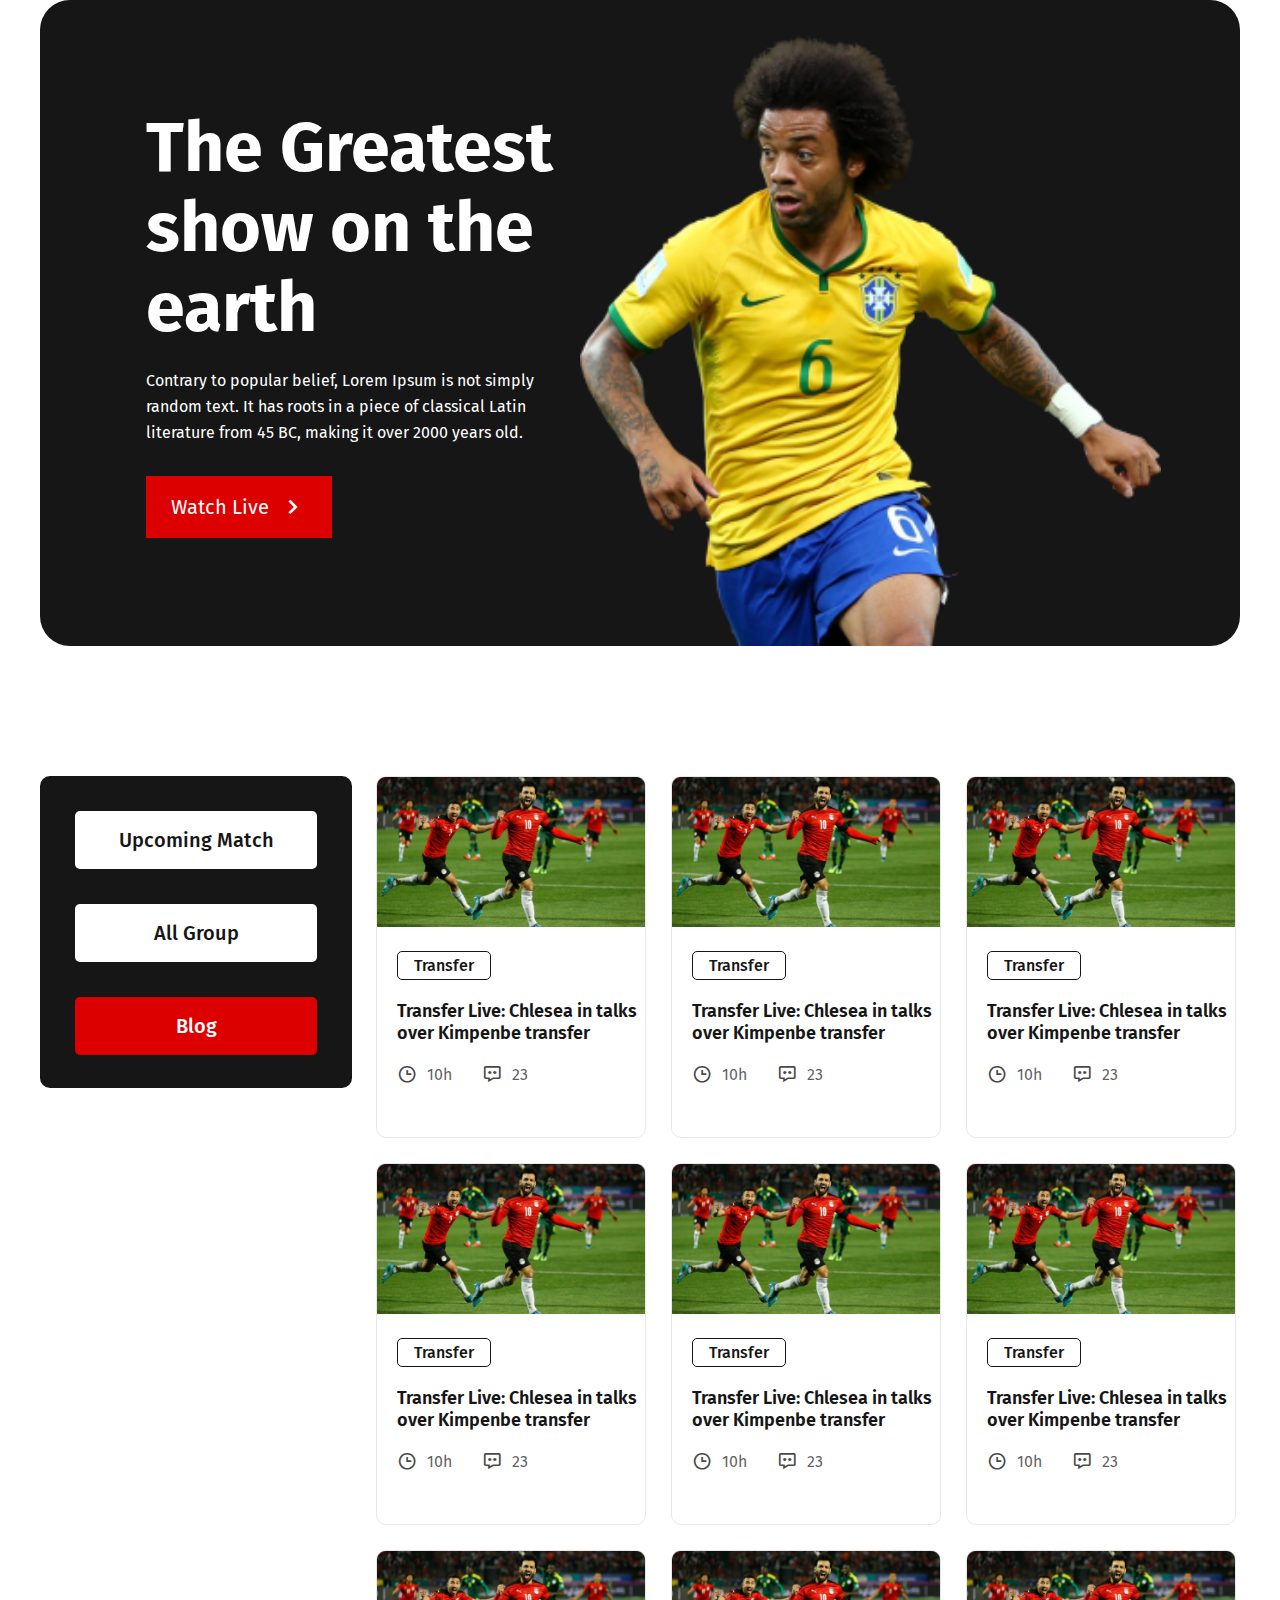
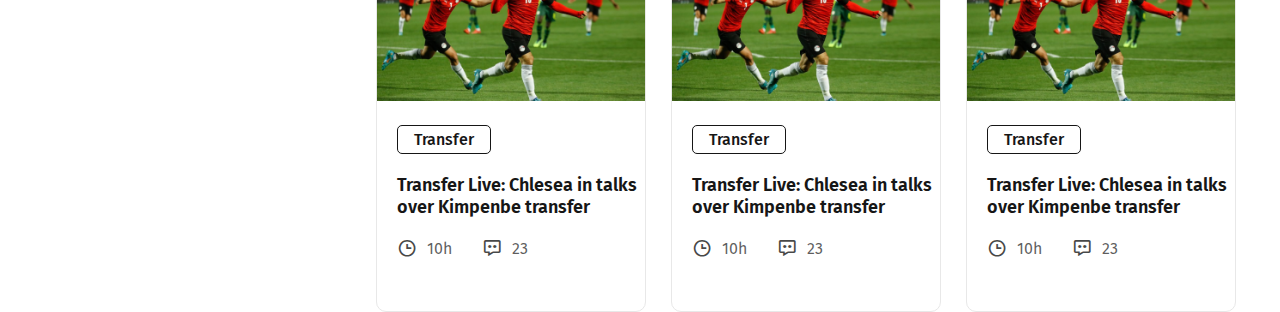
==== index.html @ 39266bd1 "fast commit" ====
<!DOCTYPE html>
<html lang="en">

<head>
    <meta charset="UTF-8">
    <meta name="viewport" content="width=device-width, initial-scale=1.0">
    <title>World-Cup Project</title>
    <!--style css link -->
    <link rel="stylesheet" href="style.css">
    <!--box-icons link -->
    <link href='https://unpkg.com/boxicons@2.1.4/css/boxicons.min.css' rel='stylesheet'>

</head>

<body>
    <!--top banar section start -->
    <main>
        <section>
            <div class="container">
                <div class="top-banar">
                    <div class="top-content">
                        <h1>The Greatest show on the earth</h1>
                        <p>Contrary to popular belief, Lorem Ipsum is not simply random text. It has roots in a piece of
                            classical Latin literature from 45 BC, making it over 2000 years old.</p>
                        <div class="primary-button">
                            <a href="#">Watch Live <i class='bx bx-chevron-right btn-icon'></i> </a>
                        </div>
                    </div>
                    <div class="top-image">
                        <img src="assets/Banner Image.png" alt="">
                    </div>
                </div>
            </div>
        </section>
        <!--top banar section end -->
        <!--group section start -->
        <section>
            <div class="container">
                <div class="Group-section">
                    <div class="left">
                        <div class="info-box">
                            <a href="#">Upcoming Match</a>
                            <a href="#">All Group</a>
                            <a href="#" id="blogs">Blog</a>
                        </div>
                    </div>
                    <div class="right">
                        <div class="blogs">
                            <div class="blog-imag">
                                <img src="assets/Blog Image.png" alt="">
                            </div>
                            <div class="Transfer-button">
                                <button>Transfer</button>
                            </div>
                            <div class="blog-info">
                                <p>Transfer Live: Chlesea in talks over Kimpenbe transfer</p>
                            </div>
                            <div class="blog-detail">
                                <div class="blog-icon">
                                    <div class="time">
                                        <i class='bx bx-time icon'></i> <span id="span">10h</span>
                                    </div>
                                    <div class="massege">
                                        <i class='bx bx-message-dots icon'></i> <span id="span">23</span>
                                    </div>
                                </div>
                            </div>
                        </div>
                        <div class="blogs">
                            <div class="blog-imag">
                                <img src="assets/Blog Image.png" alt="">
                            </div>
                            <div class="Transfer-button">
                                <button>Transfer</button>
                            </div>
                            <div class="blog-info">
                                <p>Transfer Live: Chlesea in talks over Kimpenbe transfer</p>
                            </div>
                            <div class="blog-detail">
                                <div class="blog-icon">
                                    <div class="time">
                                        <i class='bx bx-time icon'></i> <span id="span">10h</span>
                                    </div>
                                    <div class="massege">
                                        <i class='bx bx-message-dots icon'></i> <span id="span">23</span>
                                    </div>
                                </div>
                            </div>
                        </div>
                        <div class="blogs">
                            <div class="blog-imag">
                                <img src="assets/Blog Image.png" alt="">
                            </div>
                            <div class="Transfer-button">
                                <button>Transfer</button>
                            </div>
                            <div class="blog-info">
                                <p>Transfer Live: Chlesea in talks over Kimpenbe transfer</p>
                            </div>
                            <div class="blog-detail">
                                <div class="blog-icon">
                                    <div class="time">
                                        <i class='bx bx-time icon'></i> <span id="span">10h</span>
                                    </div>
                                    <div class="massege">
                                        <i class='bx bx-message-dots icon'></i> <span id="span">23</span>
                                    </div>
                                </div>
                            </div>
                        </div>
                        <div class="blogs">
                            <div class="blog-imag">
                                <img src="assets/Blog Image.png" alt="">
                            </div>
                            <div class="Transfer-button">
                                <button>Transfer</button>
                            </div>
                            <div class="blog-info">
                                <p>Transfer Live: Chlesea in talks over Kimpenbe transfer</p>
                            </div>
                            <div class="blog-detail">
                                <div class="blog-icon">
                                    <div class="time">
                                        <i class='bx bx-time icon'></i> <span id="span">10h</span>
                                    </div>
                                    <div class="massege">
                                        <i class='bx bx-message-dots icon'></i> <span id="span">23</span>
                                    </div>
                                </div>
                            </div>
                        </div>
                        <div class="blogs">
                            <div class="blog-imag">
                                <img src="assets/Blog Image.png" alt="">
                            </div>
                            <div class="Transfer-button">
                                <button>Transfer</button>
                            </div>
                            <div class="blog-info">
                                <p>Transfer Live: Chlesea in talks over Kimpenbe transfer</p>
                            </div>
                            <div class="blog-detail">
                                <div class="blog-icon">
                                    <div class="time">
                                        <i class='bx bx-time icon'></i> <span id="span">10h</span>
                                    </div>
                                    <div class="massege">
                                        <i class='bx bx-message-dots icon'></i> <span id="span">23</span>
                                    </div>
                                </div>
                            </div>
                        </div>
                        <div class="blogs">
                            <div class="blog-imag">
                                <img src="assets/Blog Image.png" alt="">
                            </div>
                            <div class="Transfer-button">
                                <button>Transfer</button>
                            </div>
                            <div class="blog-info">
                                <p>Transfer Live: Chlesea in talks over Kimpenbe transfer</p>
                            </div>
                            <div class="blog-detail">
                                <div class="blog-icon">
                                    <div class="time">
                                        <i class='bx bx-time icon'></i> <span id="span">10h</span>
                                    </div>
                                    <div class="massege">
                                        <i class='bx bx-message-dots icon'></i> <span id="span">23</span>
                                    </div>
                                </div>
                            </div>
                        </div>
                        <div class="blogs">
                            <div class="blog-imag">
                                <img src="assets/Blog Image.png" alt="">
                            </div>
                            <div class="Transfer-button">
                                <button>Transfer</button>
                            </div>
                            <div class="blog-info">
                                <p>Transfer Live: Chlesea in talks over Kimpenbe transfer</p>
                            </div>
                            <div class="blog-detail">
                                <div class="blog-icon">
                                    <div class="time">
                                        <i class='bx bx-time icon'></i> <span id="span">10h</span>
                                    </div>
                                    <div class="massege">
                                        <i class='bx bx-message-dots icon'></i> <span id="span">23</span>
                                    </div>
                                </div>
                            </div>
                        </div>
                        <div class="blogs">
                            <div class="blog-imag">
                                <img src="assets/Blog Image.png" alt="">
                            </div>
                            <div class="Transfer-button">
                                <button>Transfer</button>
                            </div>
                            <div class="blog-info">
                                <p>Transfer Live: Chlesea in talks over Kimpenbe transfer</p>
                            </div>
                            <div class="blog-detail">
                                <div class="blog-icon">
                                    <div class="time">
                                        <i class='bx bx-time icon'></i> <span id="span">10h</span>
                                    </div>
                                    <div class="massege">
                                        <i class='bx bx-message-dots icon'></i> <span id="span">23</span>
                                    </div>
                                </div>
                            </div>
                        </div>
                        <div class="blogs">
                            <div class="blog-imag">
                                <img src="assets/Blog Image.png" alt="">
                            </div>
                            <div class="Transfer-button">
                                <button>Transfer</button>
                            </div>
                            <div class="blog-info">
                                <p>Transfer Live: Chlesea in talks over Kimpenbe transfer</p>
                            </div>
                            <div class="blog-detail">
                                <div class="blog-icon">
                                    <div class="time">
                                        <i class='bx bx-time icon'></i> <span id="span">10h</span>
                                    </div>
                                    <div class="massege">
                                        <i class='bx bx-message-dots icon'></i> <span id="span">23</span>
                                    </div>
                                </div>
                            </div>
                        </div>
                    </div>
                </div>
            </div>
        </section>
        <!--group section end -->
    </main>
</body>

</html>
---- style.css ----
@import url('https://fonts.googleapis.com/css2?family=DM+Sans:opsz,wght@9..40,400;9..40,500;9..40,600;9..40,700;9..40,800&family=Fira+Sans:wght@400;500&family=Inter:wght@400;600;800&family=Montserrat:wght@400;700;800;900&family=Niconne&family=Playfair+Display:wght@400;500;600;700;800;900&family=Poppins:wght@400;500;600;700;800;900&display=swap');

* {
    padding: 0;
    margin: 0;
    box-sizing: border-box;
    text-decoration: none;
    font-family: 'Poppins', sans-serif;
    font-family: 'Fira Sans', sans-serif;
}

:root {
    --bg-color: #161616;
    --text-color: #fff;
    --second-text-color: rgba(22, 22, 22, 0.70);
    --footer-text-color: #B9B9B9;
    --primary-btn-color: #D00;

}

img {
    max-width: 100%;
}

.container {
    max-width: 1200px;
    margin: 0 auto;
}

/*top banar css start */
.top-banar {
    display: flex;
    align-items: center;
    height: 646px;
    border-radius: 30px;
    background-color: var(--bg-color);
    margin-bottom: 130px;
}

.top-content {
    margin-left: 106px;
}

.top-content h1 {
    color: var(--text-color);
    max-width: 531px;
    font-size: 70px;
    font-weight: 700;
    line-height: 80px;
    margin-bottom: 20px;
}

.top-content p {
    color: var(--text-color);
    font-size: 16px;
    font-weight: 400;
    line-height: 26px;
    margin-bottom: 30px;
}

.primary-button {
    background-color: var(--primary-btn-color);
    display: inline-flex;
    padding: 16px 25px;
}

.primary-button a {
    color: var(--text-color);
    display: flex;
    align-items: center;
    gap: 8px;
    font-size: 20px;
}

.btn-icon {
    font-size: 30px;
}

.top-image img {
    max-width: 581px;
    height: 613px;
    margin-top: 37px;
    margin-right: 79px;
}

/*top banar css end */
/*Group css start */
.Group-section {
    display: flex;
    gap: 24px;
}

.left {
    width: 312px;
    height: 312px;
    background-color: var(--bg-color);
    border-radius: 10px;
}

.info-box a {
    color: var(--bg-color);
    display: block;
    text-align: center;
    padding: 17px 39px;
    background-color: #fff;
    margin: 35px;
    font-size: 20px;
    font-weight: 500;
    border-radius: 5px;
}

#blogs {
    background-color: var(--primary-btn-color);
    color: #fff;
}

.right {
    display: grid;
    grid-template-columns: repeat(3, 1fr);
    gap: 25px;
}

.blogs {
    width: 270px;
    height: 362px;
    border-radius: 10px;
    border: 1px solid #E8E8E8;
}

.Transfer-button {
    margin-left: 20px;
    margin-top: 20px;

}

button {
    color: var(--bg-color);
    background-color: #fff;
    padding: 4px 16px;
    font-size: 16px;
    font-weight: 500;
    border: none;
    border-radius: 5px;
    border: 1px solid #161616;
}

.blog-info p {
    color: var(--bg-color);
    font-size: 18px;
    font-weight: 600;
    margin-left: 20px;
    margin-top: 20px;
}

.blog-detail {
    margin-left: 20px;
    margin-top: 20px;
}

.blog-detail span {
    content: var(--second-text-color);
}

.icon {
    color: #161616CC;
    font-size: 20px;
}

#span {
    color: var(--second-text-color);
}

.blog-icon {
    display: flex;
    gap: 30px;
}

.time,
.massege {
    display: flex;
    align-items: center;
    gap: 10px;
}
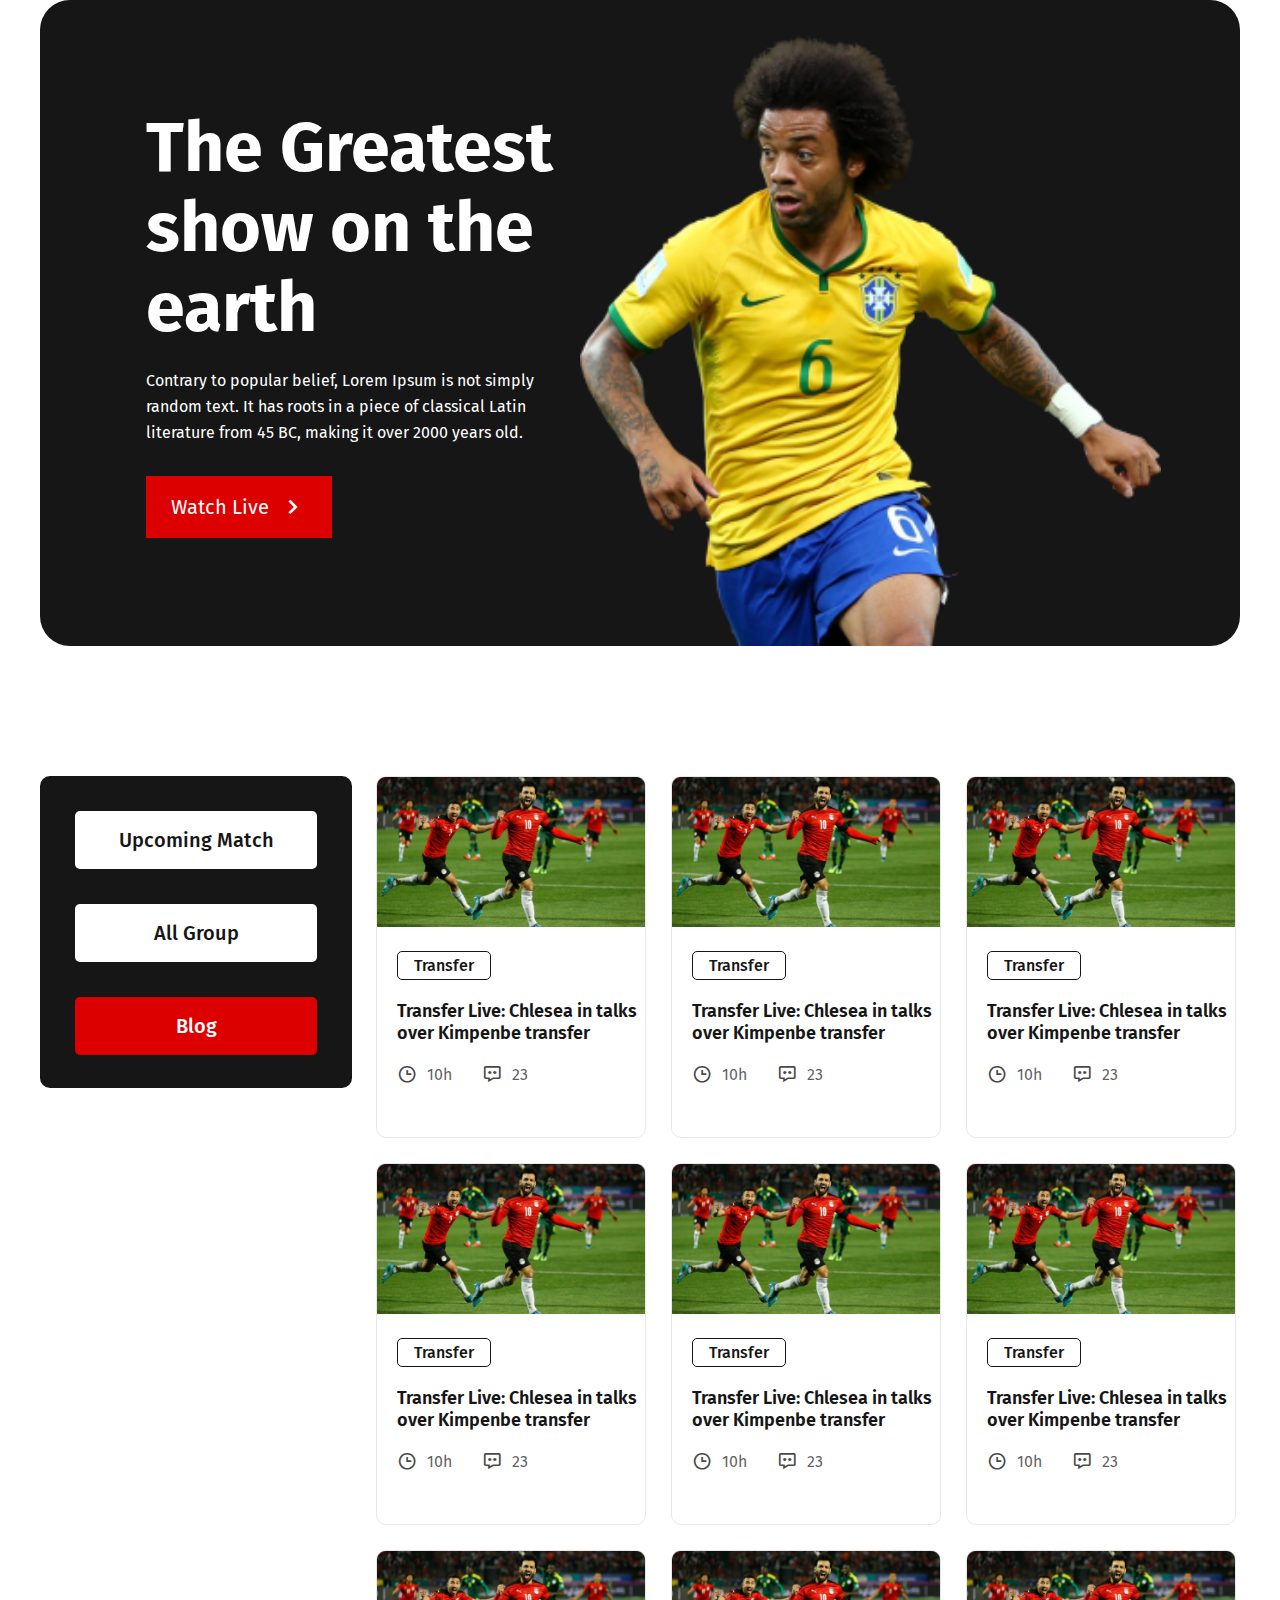
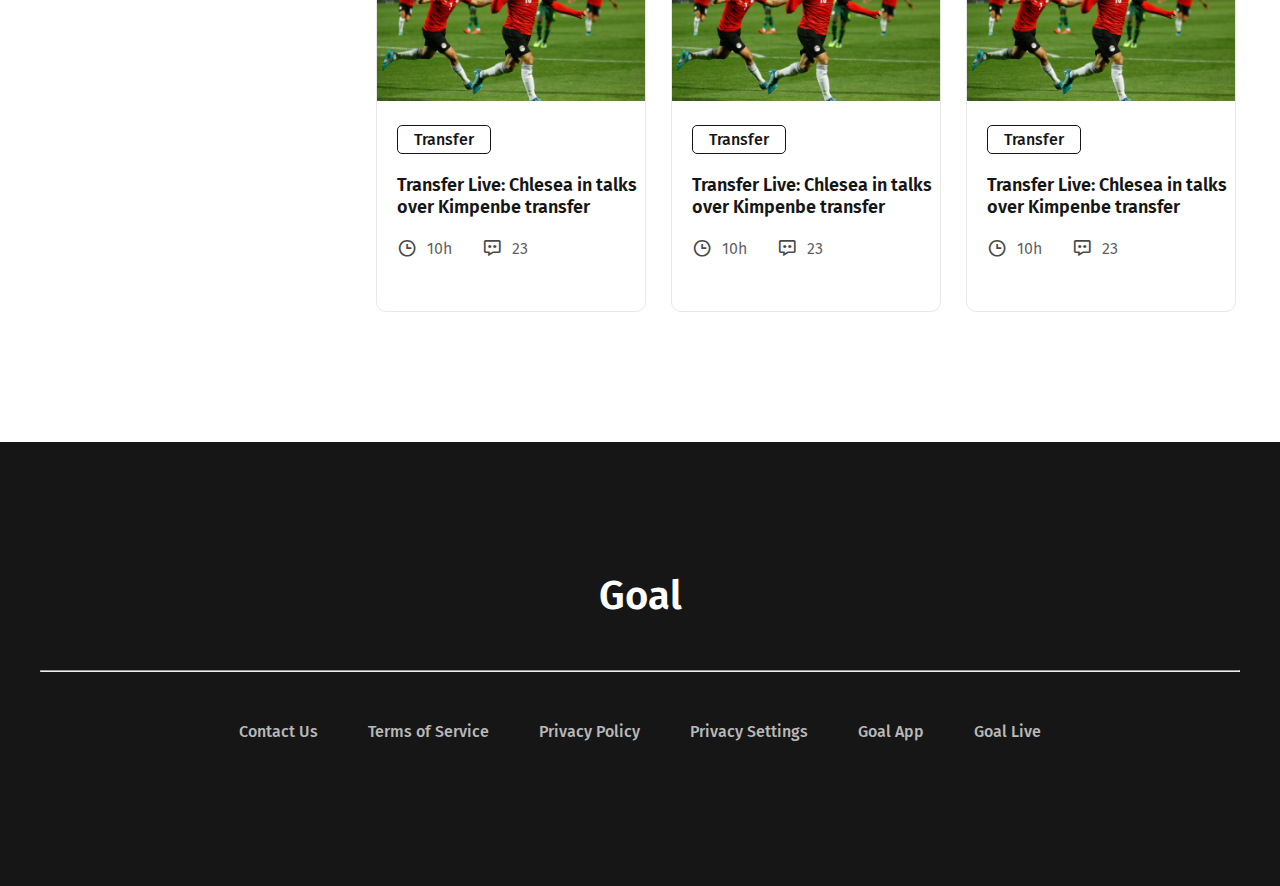
==== commit 67864aed: "footer added" ====
--- a/index.html
+++ b/index.html
@@ -239,6 +239,22 @@
             </div>
         </section>
         <!--group section end -->
+        <footer>
+            <div class="container">
+                <h3>Goal</h3>
+                <hr>
+                <nav>
+                    <ul>
+                        <li><a href="#">Contact Us</a></li>
+                        <li><a href="#">Terms of Service</a></li>
+                        <li><a href="#">Privacy Policy</a></li>
+                        <li><a href="#">Privacy Settings</a></li>
+                        <li><a href="#">Goal App</a></li>
+                        <li><a href="#">Goal Live</a></li>
+                    </ul>
+                </nav>
+            </div>
+        </footer>
     </main>
 </body>
 
--- a/style.css
+++ b/style.css
@@ -88,6 +88,7 @@
 .Group-section {
     display: flex;
     gap: 24px;
+    margin-bottom: 130px;
 }
 
 .left {
@@ -180,4 +181,43 @@
     display: flex;
     align-items: center;
     gap: 10px;
+}
+
+/*footer css */
+footer {
+    margin: auto;
+    height: 444px;
+    background-color: #161616;
+    text-align: center;
+}
+
+footer h3 {
+    padding-top: 130px;
+    margin-bottom: 50px;
+    color: #FFF;
+    font-size: 40px;
+    font-weight: 600;
+}
+
+footer hr {
+    max-width: 1320px;
+    height: 1px;
+    color: rgba(255, 255, 255, 0.10);
+    margin-bottom: 50px;
+}
+
+footer nav ul {
+    list-style: none;
+}
+
+footer nav ul {
+    display: flex;
+    gap: 50px;
+    justify-content: center;
+    flex-wrap: wrap;
+}
+
+footer nav ul li a {
+    color: var(--footer-text-color);
+    font-weight: 500;
 }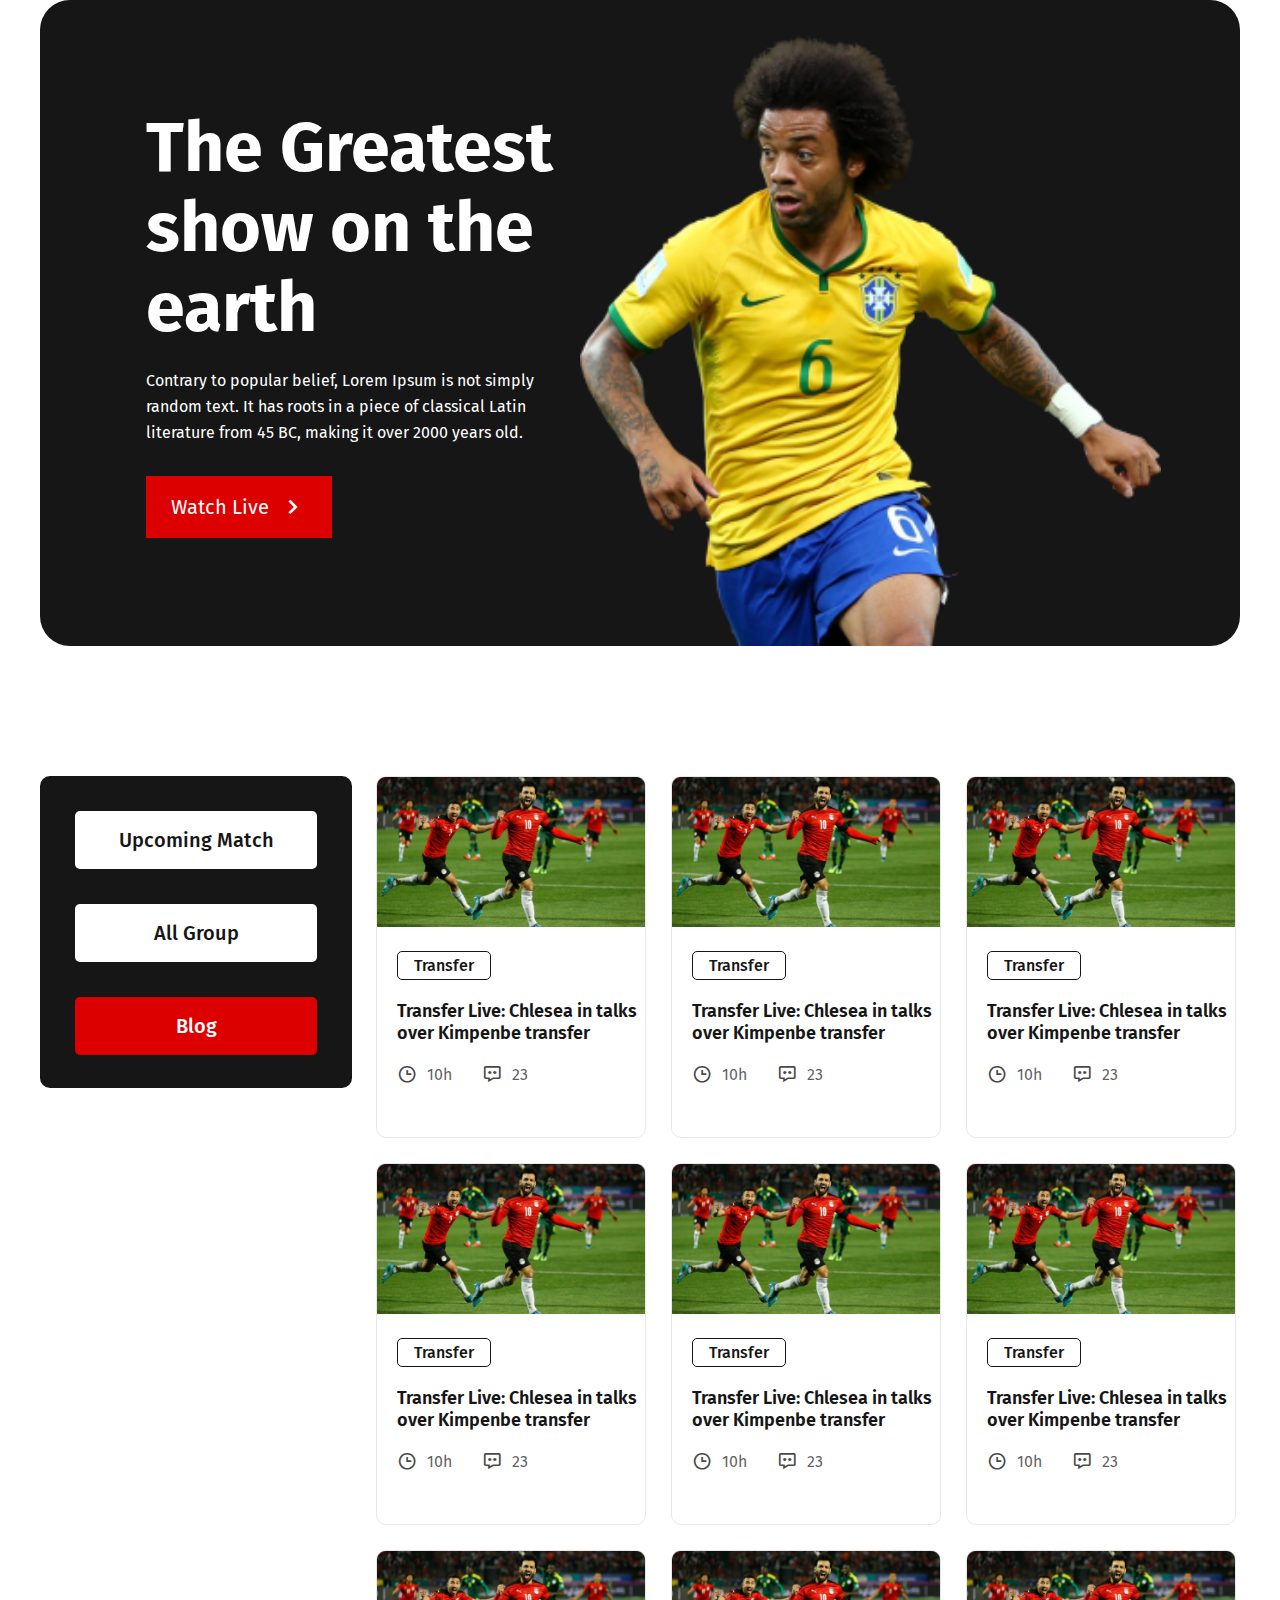
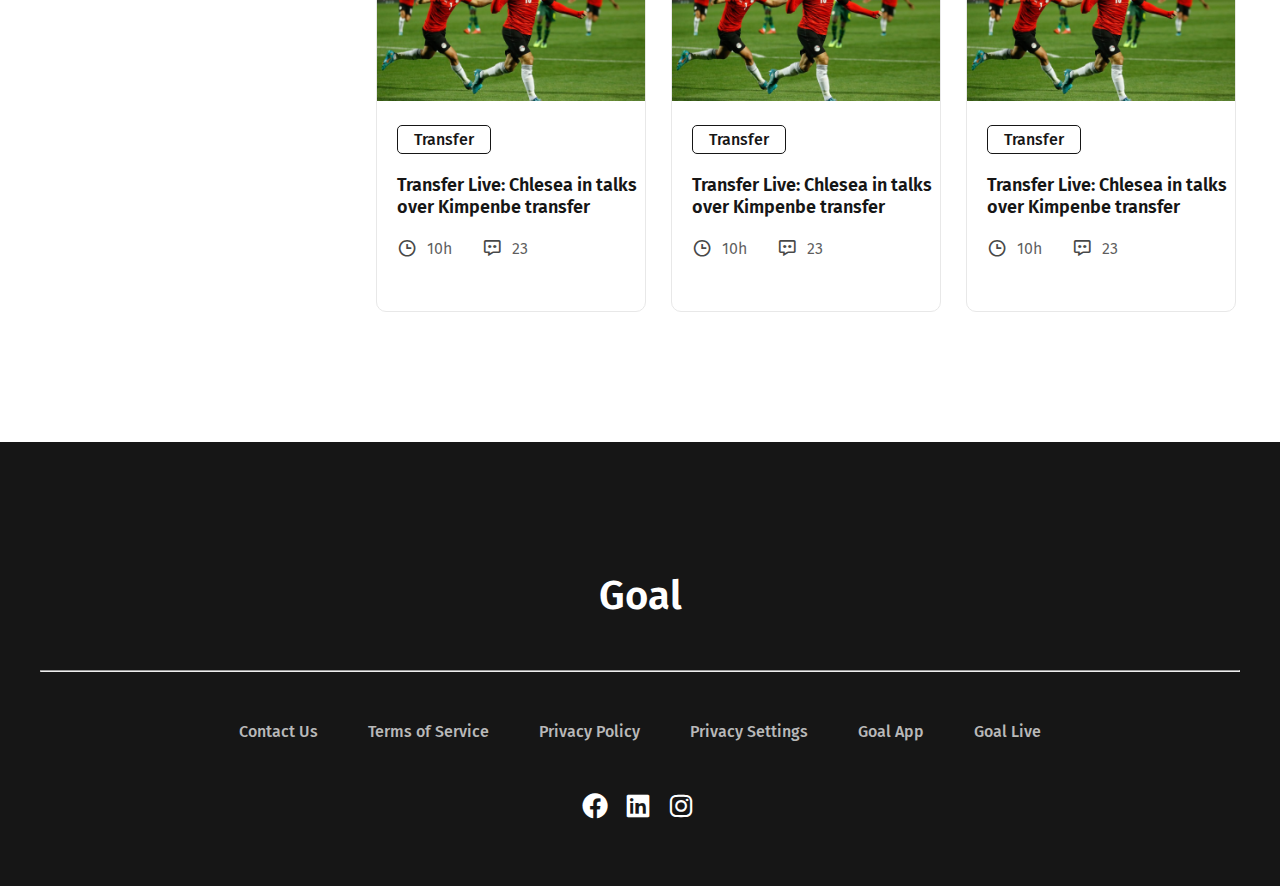
==== commit 06d19b46: "social-icons added" ====
--- a/index.html
+++ b/index.html
@@ -253,6 +253,11 @@
                         <li><a href="#">Goal Live</a></li>
                     </ul>
                 </nav>
+                <div class="social-icons">
+                    <a href="#"><i class='bx bxl-facebook-circle'></i></a>
+                    <a href="#"><i class='bx bxl-linkedin-square' ></i></a>
+                    <a href="#"><i class='bx bxl-instagram' ></i></a> 
+                </div>
             </div>
         </footer>
     </main>
--- a/style.css
+++ b/style.css
@@ -209,7 +209,9 @@
 footer nav ul {
     list-style: none;
 }
-
+nav{
+    margin-bottom: 50px;
+}
 footer nav ul {
     display: flex;
     gap: 50px;
@@ -220,4 +222,11 @@
 footer nav ul li a {
     color: var(--footer-text-color);
     font-weight: 500;
+}
+.social-icons{
+    font-size: 30px;
+}
+.social-icons a{
+    color: var(--text-color);
+    margin-right: 5px;
 }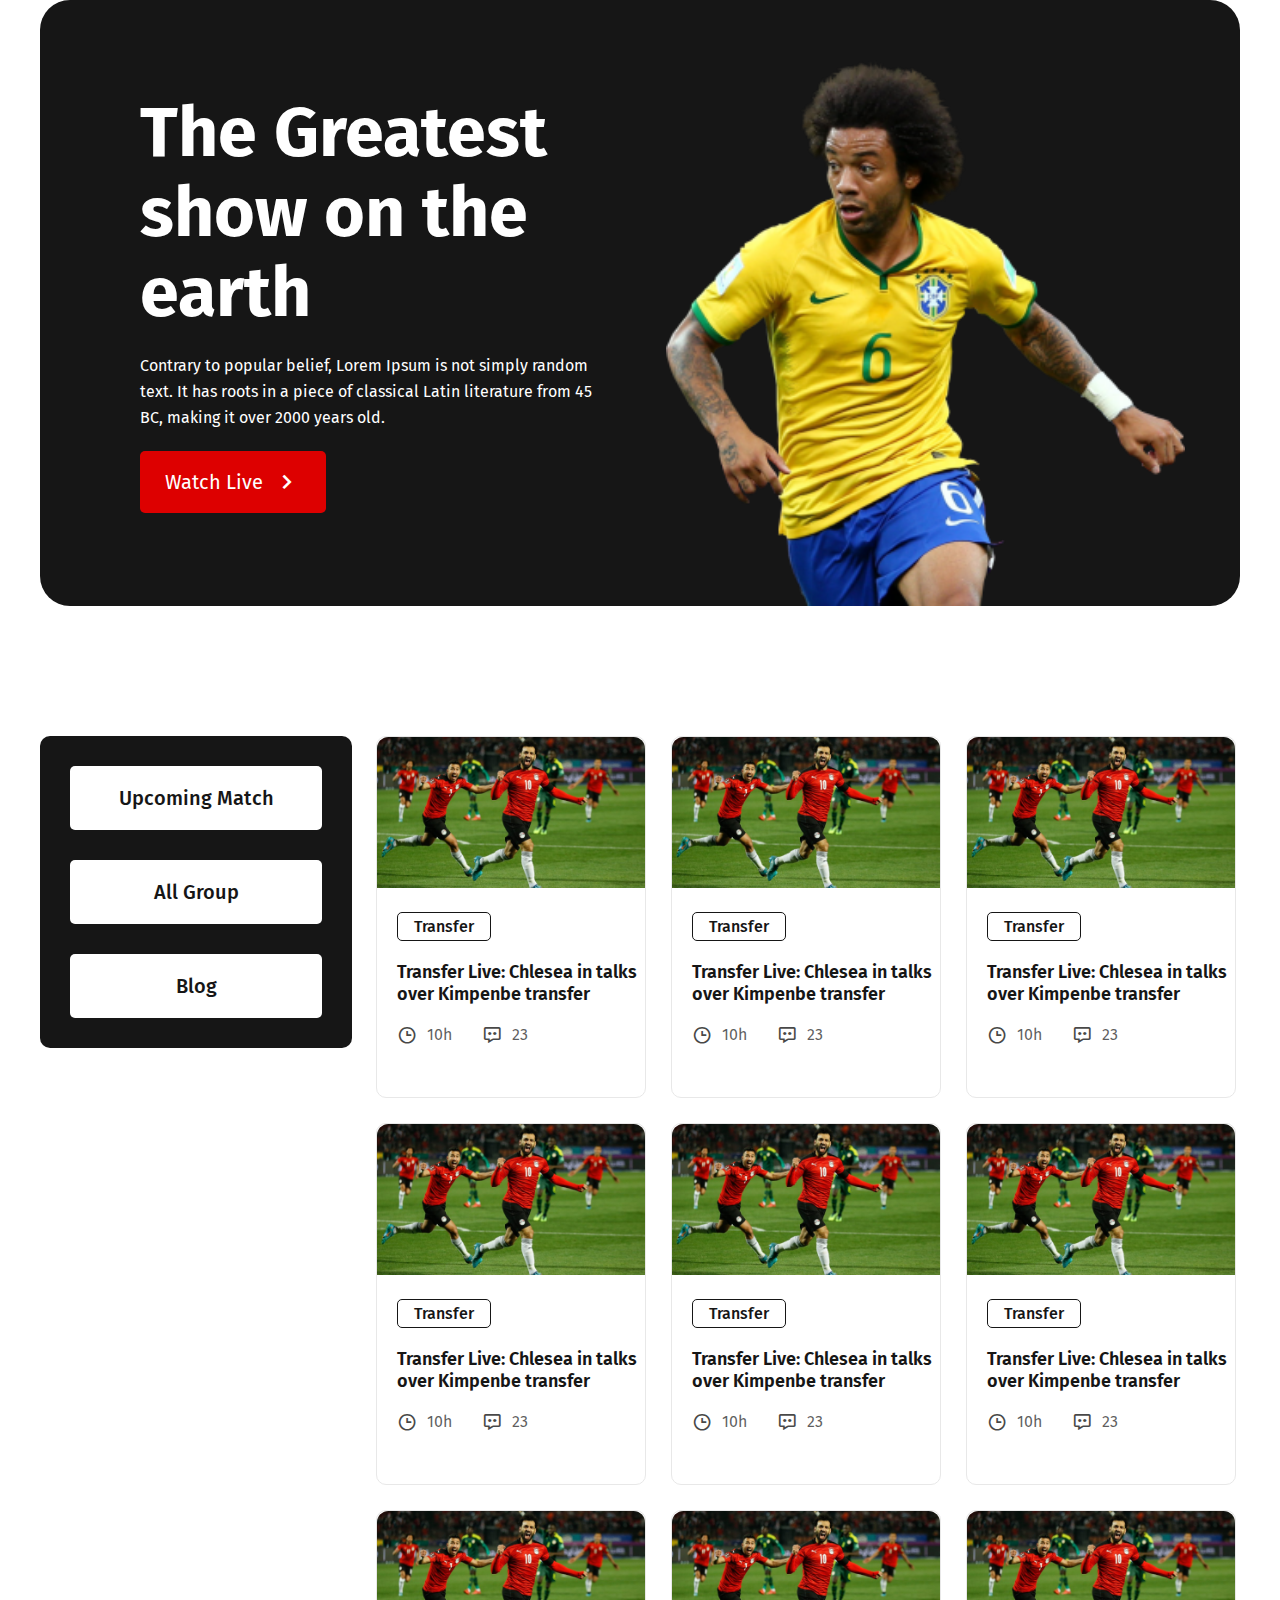
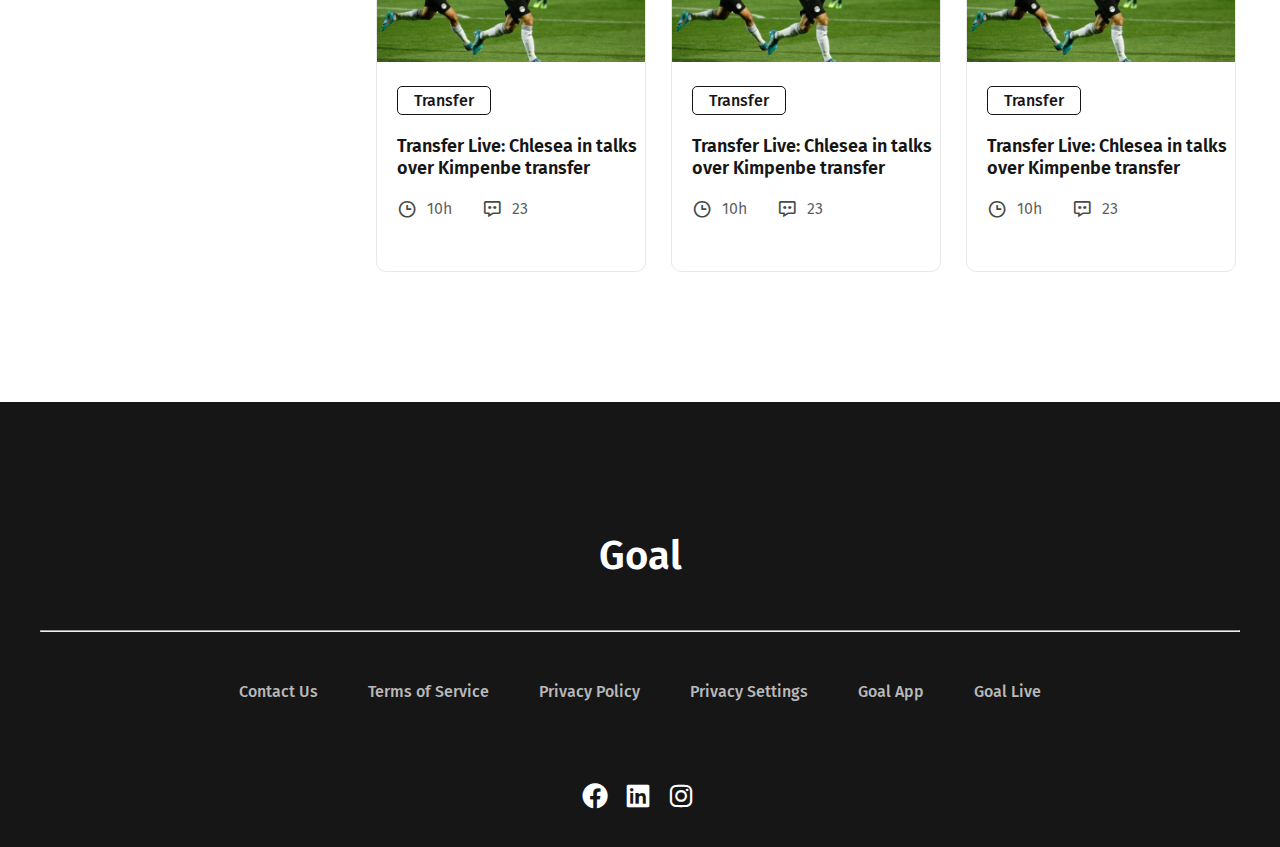
==== commit edde17b4: "replace & watch-live.html file added and responsive css add" ====
--- a/index.html
+++ b/index.html
@@ -20,10 +20,9 @@
                 <div class="top-banar">
                     <div class="top-content">
                         <h1>The Greatest show on the earth</h1>
-                        <p>Contrary to popular belief, Lorem Ipsum is not simply random text. It has roots in a piece of
-                            classical Latin literature from 45 BC, making it over 2000 years old.</p>
+                        <p>Contrary to popular belief, Lorem Ipsum is not simply random text. It has roots in a piece of classical Latin literature from 45 BC, making it over 2000 years old.</p>
                         <div class="primary-button">
-                            <a href="#">Watch Live <i class='bx bx-chevron-right btn-icon'></i> </a>
+                            <a href="Watch-Live.html">Watch Live <i class='bx bx-chevron-right btn-icon'></i> </a>
                         </div>
                     </div>
                     <div class="top-image">
@@ -236,8 +235,13 @@
                         </div>
                     </div>
                 </div>
+                <div class="viwe-btn">
+                    <a href="#">View All</a>
+                </div>
             </div>
+            
         </section>
+
         <!--group section end -->
         <footer>
             <div class="container">
--- a/style.css
+++ b/style.css
@@ -30,24 +30,29 @@
 /*top banar css start */
 .top-banar {
     display: flex;
-    align-items: center;
-    height: 646px;
     border-radius: 30px;
     background-color: var(--bg-color);
-    margin-bottom: 130px;
+}
+
+.top-banar>* {
+    flex-basis: 100%;
 }
 
 .top-content {
-    margin-left: 106px;
+    display: flex;
+    flex-direction: column;
+    justify-content: center;
+    align-items: start;
+    gap: 20px;
+    padding-left: 100px;
+    padding-right: 50px;
 }
 
 .top-content h1 {
     color: var(--text-color);
-    max-width: 531px;
     font-size: 70px;
     font-weight: 700;
     line-height: 80px;
-    margin-bottom: 20px;
 }
 
 .top-content p {
@@ -55,13 +60,13 @@
     font-size: 16px;
     font-weight: 400;
     line-height: 26px;
-    margin-bottom: 30px;
 }
 
 .primary-button {
     background-color: var(--primary-btn-color);
     display: inline-flex;
     padding: 16px 25px;
+    border-radius: 5px;
 }
 
 .primary-button a {
@@ -76,11 +81,16 @@
     font-size: 30px;
 }
 
+.top-image {
+    display: flex;
+    justify-content: center;
+    align-items: end;
+    padding-top: 60px;
+    padding-right: 55px;
+}
+
 .top-image img {
-    max-width: 581px;
-    height: 613px;
-    margin-top: 37px;
-    margin-right: 79px;
+    width: 581px;
 }
 
 /*top banar css end */
@@ -89,6 +99,7 @@
     display: flex;
     gap: 24px;
     margin-bottom: 130px;
+    padding-top: 130px;
 }
 
 .left {
@@ -98,19 +109,28 @@
     border-radius: 10px;
 }
 
+.info-box {
+    display: flex;
+    flex-direction: column;
+    align-items: center;
+    gap: 30px;
+    margin-top: 30px;
+}
+
 .info-box a {
+    width: 252px;
+    height: 64px;
+    text-align: center;
     color: var(--bg-color);
-    display: block;
-    text-align: center;
-    padding: 17px 39px;
     background-color: #fff;
-    margin: 35px;
     font-size: 20px;
     font-weight: 500;
     border-radius: 5px;
-}
-
-#blogs {
+    padding-top: 20px;
+    transition: all 0.5s;
+}
+
+.info-box a:hover {
     background-color: var(--primary-btn-color);
     color: #fff;
 }
@@ -122,10 +142,17 @@
 }
 
 .blogs {
-    width: 270px;
+    max-width: 270px;
     height: 362px;
     border-radius: 10px;
     border: 1px solid #E8E8E8;
+}
+
+.blog-imag img {
+    min-width: 100%;
+    max-height: 200.24px;
+    border-radius: 11.442px 11.442px 0px 0px;
+    object-fit: cover;
 }
 
 .Transfer-button {
@@ -183,10 +210,73 @@
     gap: 10px;
 }
 
+.viwe-btn {
+    text-align: center;
+    padding-bottom: 60px;
+    display: none;
+}
+
+.viwe-btn a {
+    color: var(--text-color);
+    background-color: var(--primary-btn-color);
+    padding: 12px 29px;
+    border-radius: 5px;
+}
+
+/*watch live css */
+.match {
+    width: 273px;
+    height: 242px;
+    border-radius: 10px;
+    border: 1px solid #E8E8E8;
+    text-align: center;
+}
+
+.match-imag {
+    display: flex;
+    align-items: center;
+    justify-content: center;
+    gap: 15px;
+    padding-top: 53px;
+}
+
+.match-imag img {
+    width: 93.044px;
+}
+
+.match-imag span {
+    color: var(--bg-color);
+    font-size: 16px;
+    font-weight: 700;
+}
+
+.match-list-card {
+    display: flex;
+    flex-direction: column;
+    align-items: center;
+    gap: 15px;
+}
+
+.club-name h5 {
+    color: var(--bg-color);
+    font-size: 20px;
+    font-weight: 600;
+    line-height: normal;
+}
+
+.match-info {
+    color: #4D4D4D;
+    font-size: 16px;
+    font-weight: 400;
+    line-height: 19.721px;
+    /* 123.259% */
+}
+
+/*watch live css end */
+
 /*footer css */
 footer {
     margin: auto;
-    height: 444px;
     background-color: #161616;
     text-align: center;
 }
@@ -209,9 +299,11 @@
 footer nav ul {
     list-style: none;
 }
-nav{
+
+nav {
     margin-bottom: 50px;
 }
+
 footer nav ul {
     display: flex;
     gap: 50px;
@@ -222,11 +314,159 @@
 footer nav ul li a {
     color: var(--footer-text-color);
     font-weight: 500;
-}
-.social-icons{
+    transition: all 0.5s;
+}
+
+footer nav ul li a:hover {
+    color: #D00;
+}
+
+.social-icons {
     font-size: 30px;
-}
-.social-icons a{
+    padding: 30px;
+}
+
+.social-icons a {
     color: var(--text-color);
     margin-right: 5px;
+}
+
+/*resvonsive css teblet view */
+@media only screen and (max-width: 992px) {
+    .container {
+        max-width: 85%;
+    }
+
+    .info-box {
+
+        justify-content: space-between;
+    }
+
+    .top-banar .top-content {
+        padding: 50px 10px 50px 60px;
+    }
+
+    .top-content h1 {
+        font-size: 40px;
+        line-height: 50px;
+        /*width: 289px;*/
+    }
+
+    .top-content p {
+        font-size: 14px;
+        line-height: 24px;
+    }
+
+    .top-image {
+        padding-right: 0;
+    }
+
+    .Group-section {
+        flex-direction: column;
+        align-items: center;
+    }
+
+    .left {
+        width: 100%;
+        height: auto;
+        background-color: var(--text-color);
+    }
+
+    .info-box {
+        flex-direction: row;
+    }
+
+    .info-box a {
+        border: 1px solid #E8E8E8;
+    }
+
+    .right {
+        grid-template-columns: repeat(2, 1fr);
+    }
+
+    .blogs {
+        max-width: 347px;
+
+    }
+
+    .Group-section {
+        margin-bottom: 62px
+    }
+
+    .viwe-btn {
+        display: block;
+    }
+
+    footer h3 {
+        padding-top: 70px;
+    }
+}
+
+/*resvonsive css mobile view */
+
+@media only screen and (max-width: 688px) {
+    .container {
+        max-width: 80%;
+    }
+
+    .top-banar {
+        flex-direction: column;
+    }
+
+    .top-content {
+        display: flex;
+        flex-direction: column;
+        align-items: center;
+        padding: 25px !important;
+    }
+
+    .top-content h1 {
+        color: var(--text-color);
+        text-align: center;
+        font-size: 22px;
+        line-height: normal;
+    }
+
+    .top-content p {
+        text-align: center;
+        font-size: 14px;
+        font-weight: 400;
+        line-height: 24px;
+    }
+
+    .primary-button {
+        padding: 8px 12px;
+        margin-bottom: 21px;
+    }
+
+    .top-image {
+        padding: 0px 25px !important;
+    }
+
+    .Group-section {
+        flex-direction: column;
+        padding-top: 20px;
+    }
+
+    .right {
+
+        grid-template-columns: 1fr !important;
+    }
+
+    .info-box {
+        flex-direction: column;
+    }
+
+    .info-box a {
+        max-width: 100%;
+    }
+
+    footer h3 {
+        font-size: 22px;
+        padding-top: 30px;
+    }
+
+    footer nav ul {
+        flex-direction: column;
+    }
 }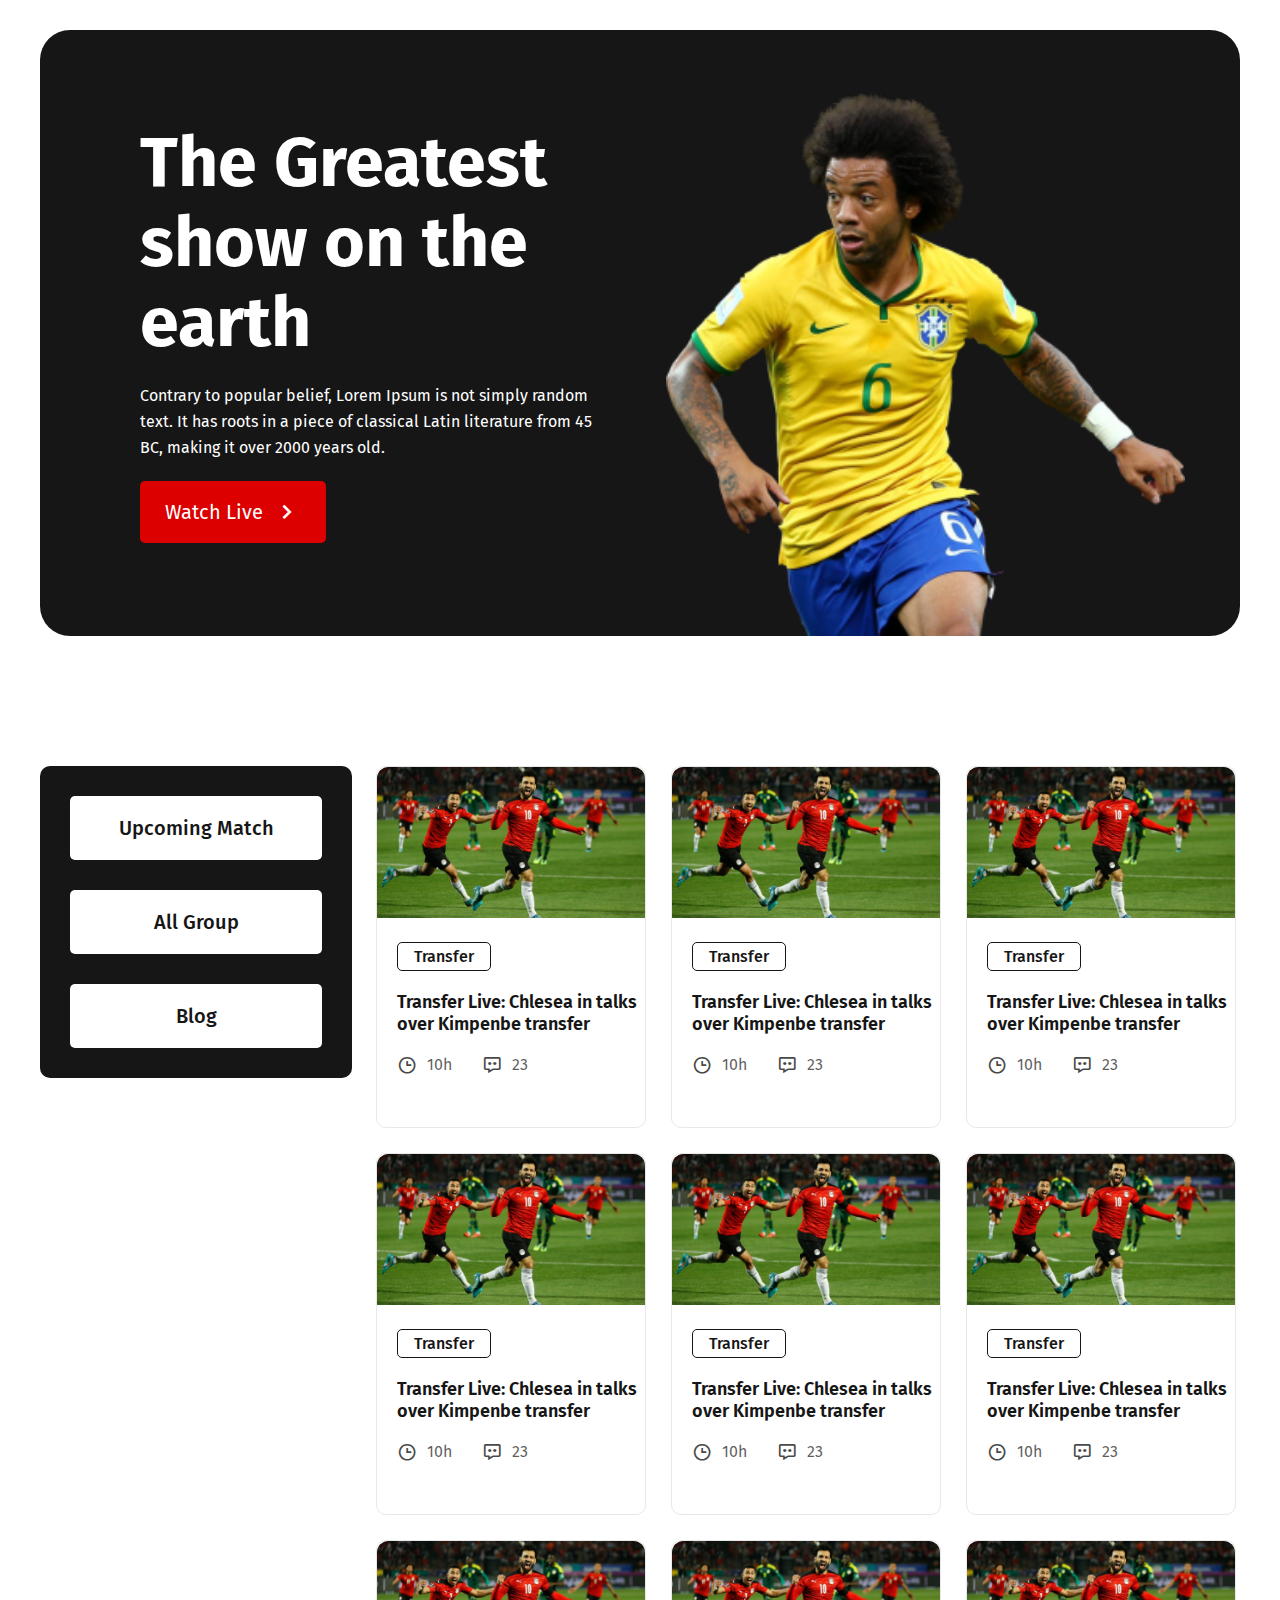
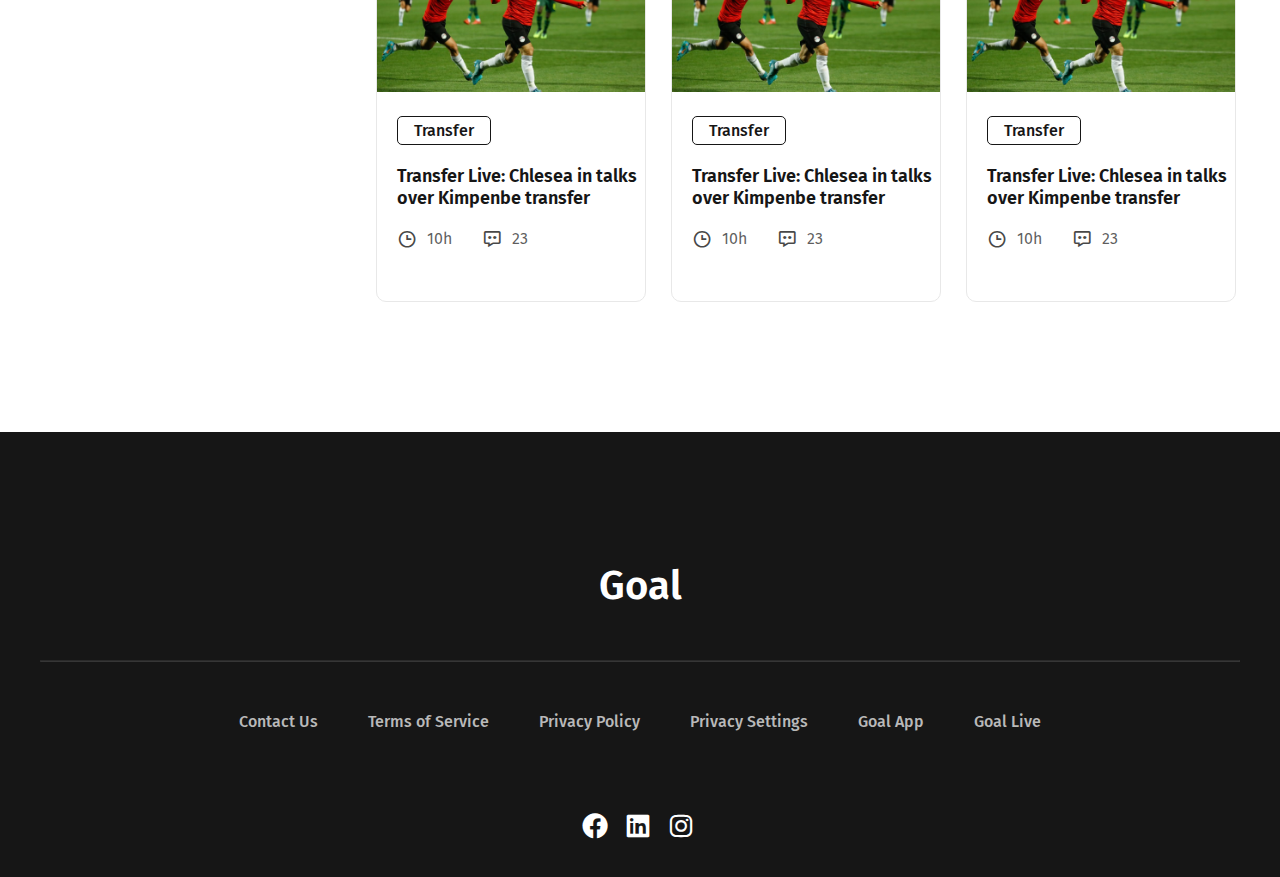
==== commit d1ee21ea: "finish project" ====
--- a/index.html
+++ b/index.html
@@ -22,7 +22,7 @@
                         <h1>The Greatest show on the earth</h1>
                         <p>Contrary to popular belief, Lorem Ipsum is not simply random text. It has roots in a piece of classical Latin literature from 45 BC, making it over 2000 years old.</p>
                         <div class="primary-button">
-                            <a href="Watch-Live.html">Watch Live <i class='bx bx-chevron-right btn-icon'></i> </a>
+                            <a target="_parent" href="Watch-Live.html">Watch Live <i class='bx bx-chevron-right btn-icon'></i> </a>
                         </div>
                     </div>
                     <div class="top-image">
@@ -258,9 +258,9 @@
                     </ul>
                 </nav>
                 <div class="social-icons">
-                    <a href="#"><i class='bx bxl-facebook-circle'></i></a>
-                    <a href="#"><i class='bx bxl-linkedin-square' ></i></a>
-                    <a href="#"><i class='bx bxl-instagram' ></i></a> 
+                    <a target="_blank" href="https://www.facebook.com/"><i class='bx bxl-facebook-circle'></i></a>
+                    <a target="_blank" href="https://www.linkedin.com/"><i class='bx bxl-linkedin-square' ></i></a>
+                    <a target="_blank" href="https://www.instagram.com/"><i class='bx bxl-instagram' ></i></a> 
                 </div>
             </div>
         </footer>
--- a/style.css
+++ b/style.css
@@ -32,6 +32,7 @@
     display: flex;
     border-radius: 30px;
     background-color: var(--bg-color);
+    margin-top: 30px;
 }
 
 .top-banar>* {
@@ -223,41 +224,45 @@
     border-radius: 5px;
 }
 
-/*watch live css */
-.match {
-    width: 273px;
-    height: 242px;
-    border-radius: 10px;
-    border: 1px solid #E8E8E8;
-    text-align: center;
-}
+/*watch-live css */
 
 .match-imag {
     display: flex;
     align-items: center;
     justify-content: center;
     gap: 15px;
-    padding-top: 53px;
+    padding: 10px;
 }
 
 .match-imag img {
     width: 93.044px;
 }
-
-.match-imag span {
+.match-imag span{
+    color: #161616;
+    font-size: 16px;
+    font-weight: 700;;
+}
+.match-content p{
     color: var(--bg-color);
     font-size: 16px;
-    font-weight: 700;
+    font-weight: 400;
+    padding: 10px 0;
 }
 
 .match-list-card {
     display: flex;
     flex-direction: column;
     align-items: center;
+    min-height: 200px;
+    justify-content: space-between;
     gap: 15px;
-}
-
-.club-name h5 {
+    padding: 10px;
+    border: 1px solid #E8E8E8;
+    border-radius: 10px;
+
+}
+
+.match-content h5 {
     color: var(--bg-color);
     font-size: 20px;
     font-weight: 600;
@@ -294,6 +299,7 @@
     height: 1px;
     color: rgba(255, 255, 255, 0.10);
     margin-bottom: 50px;
+    opacity:15%;
 }
 
 footer nav ul {
@@ -371,7 +377,12 @@
         height: auto;
         background-color: var(--text-color);
     }
-
+    .right{
+        grid-template-columns: repeat(2,1fr);
+    }
+    #right{
+        grid-template-columns: repeat(3,1fr);
+    }
     .info-box {
         flex-direction: row;
     }
@@ -380,19 +391,22 @@
         border: 1px solid #E8E8E8;
     }
 
-    .right {
-        grid-template-columns: repeat(2, 1fr);
+    .match-imag img {
+        width: 73.044px;
+    }
+    .match-list-card {
+        min-height: 150px;
+    }
+    .match-content {
+        text-align: center;
     }
 
     .blogs {
         max-width: 347px;
-
-    }
-
+    }
     .Group-section {
         margin-bottom: 62px
     }
-
     .viwe-btn {
         display: block;
     }
@@ -405,6 +419,7 @@
 /*resvonsive css mobile view */
 
 @media only screen and (max-width: 688px) {
+    
     .container {
         max-width: 80%;
     }
